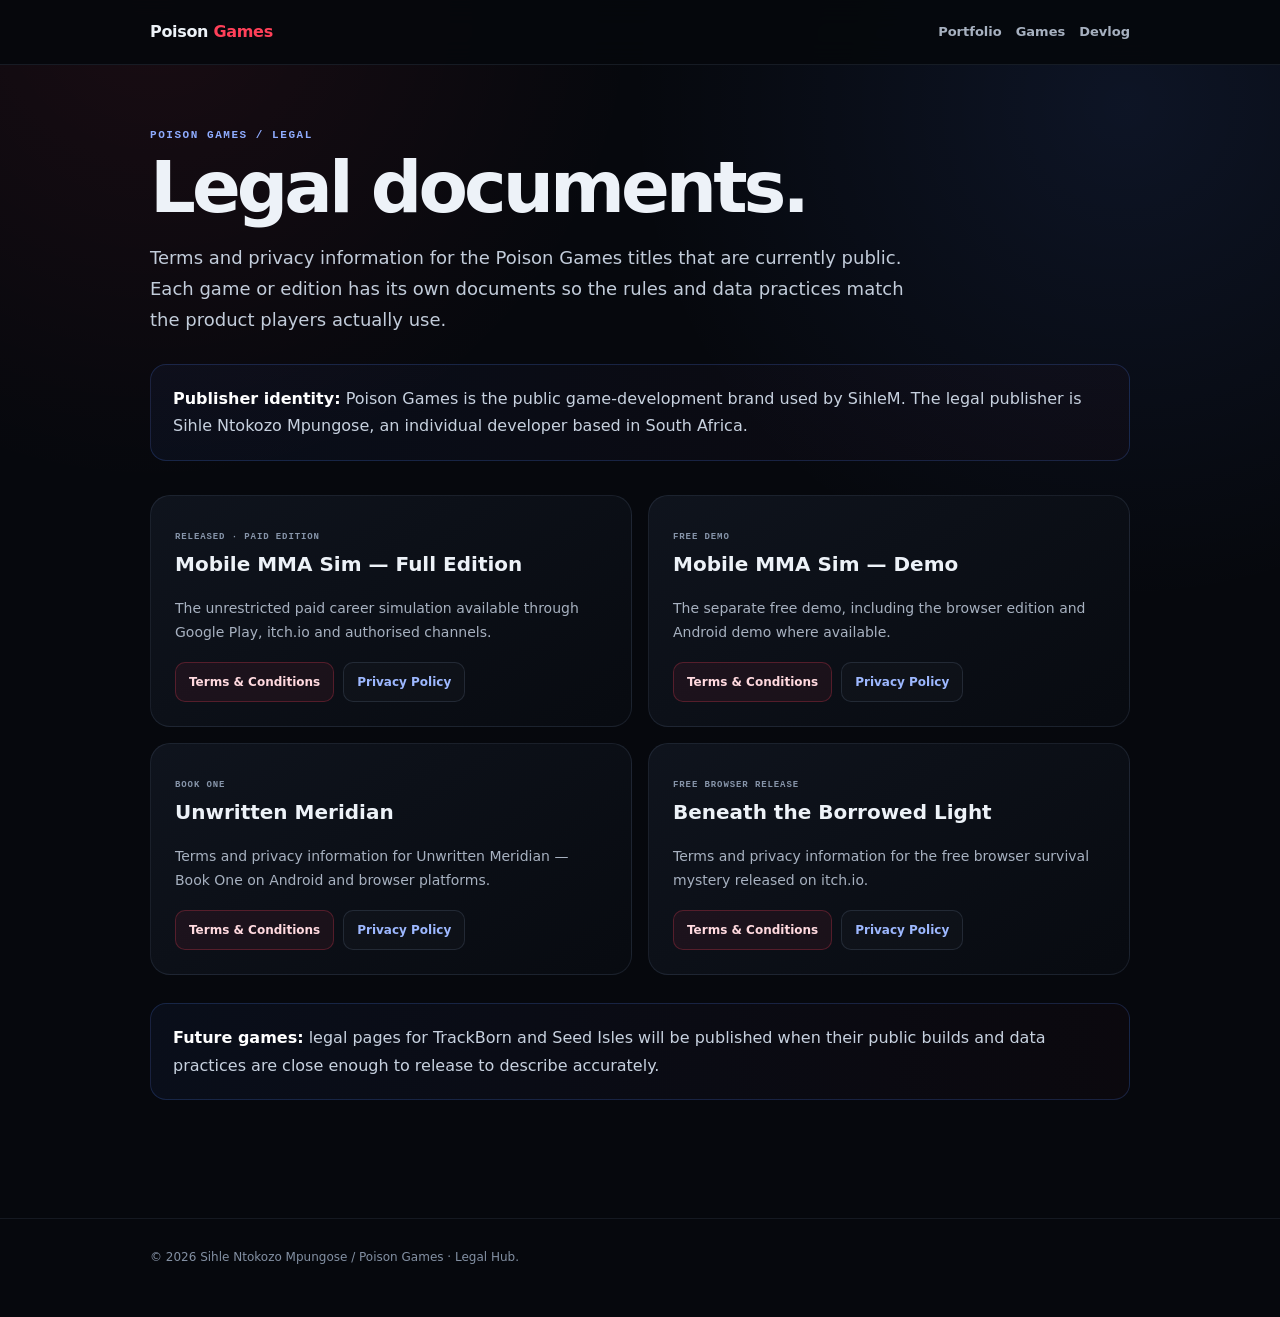
==== legal/index.html @ a0e2f73d "Add Poison Games legal hub" ====
<!doctype html>
<html lang="en">
<head>
  <meta charset="utf-8">
  <meta name="viewport" content="width=device-width,initial-scale=1">
  <meta name="theme-color" content="#06080d">
  <meta name="description" content="Official Terms and Privacy Policies for public Poison Games titles by SihleM.">
  <title>Legal | Poison Games</title>
  <link rel="stylesheet" href="legal.css">
</head>
<body>
<header class="topbar"><div class="wrap"><a class="brand" href="../index.html">Poison <span>Games</span></a><nav class="nav"><a href="../index.html">Portfolio</a><a href="../index.html#projects">Games</a><a href="../blog.html">Devlog</a></nav></div></header>
<main class="wrap">
  <p class="eyebrow">POISON GAMES / LEGAL</p>
  <h1>Legal documents.</h1>
  <p class="lead">Terms and privacy information for the Poison Games titles that are currently public. Each game or edition has its own documents so the rules and data practices match the product players actually use.</p>
  <div class="notice"><strong>Publisher identity:</strong> Poison Games is the public game-development brand used by SihleM. The legal publisher is Sihle Ntokozo Mpungose, an individual developer based in South Africa.</div>
  <div class="cards">
    <article class="card"><small>RELEASED · PAID EDITION</small><h3>Mobile MMA Sim — Full Edition</h3><p>The unrestricted paid career simulation available through Google Play, itch.io and authorised channels.</p><div class="actions"><a class="primary" href="mobile-mma-sim/full/terms.html">Terms & Conditions</a><a href="mobile-mma-sim/full/privacy.html">Privacy Policy</a></div></article>
    <article class="card"><small>FREE DEMO</small><h3>Mobile MMA Sim — Demo</h3><p>The separate free demo, including the browser edition and Android demo where available.</p><div class="actions"><a class="primary" href="mobile-mma-sim/demo/terms.html">Terms & Conditions</a><a href="mobile-mma-sim/demo/privacy.html">Privacy Policy</a></div></article>
    <article class="card"><small>BOOK ONE</small><h3>Unwritten Meridian</h3><p>Terms and privacy information for Unwritten Meridian — Book One on Android and browser platforms.</p><div class="actions"><a class="primary" href="unwritten-meridian/terms.html">Terms & Conditions</a><a href="unwritten-meridian/privacy.html">Privacy Policy</a></div></article>
    <article class="card"><small>FREE BROWSER RELEASE</small><h3>Beneath the Borrowed Light</h3><p>Terms and privacy information for the free browser survival mystery released on itch.io.</p><div class="actions"><a class="primary" href="beneath-the-borrowed-light/terms.html">Terms & Conditions</a><a href="beneath-the-borrowed-light/privacy.html">Privacy Policy</a></div></article>
  </div>
  <div class="notice"><strong>Future games:</strong> legal pages for TrackBorn and Seed Isles will be published when their public builds and data practices are close enough to release to describe accurately.</div>
</main>
<footer><div class="wrap">© 2026 Sihle Ntokozo Mpungose / Poison Games · Legal Hub.</div></footer>
</body>
</html>
---- legal/legal.css ----
:root{color-scheme:dark;--bg:#06080d;--panel:#0e141e;--panel2:#111a27;--text:#edf2f8;--muted:#a7b1c0;--line:#273143;--red:#ff4059;--blue:#4f83ff;--soft:#dbe5f6}
*{box-sizing:border-box}
html{scroll-behavior:smooth}
body{margin:0;background:radial-gradient(circle at 12% 0%,rgba(255,64,89,.08),transparent 28%),radial-gradient(circle at 88% 8%,rgba(79,131,255,.10),transparent 30%),var(--bg);color:var(--text);font:16px/1.72 system-ui,-apple-system,BlinkMacSystemFont,"Segoe UI",sans-serif}
a{color:#9db8ff}
a:hover{color:#c6d6ff}
.wrap{width:min(980px,calc(100% - 32px));margin:0 auto}
.topbar{position:sticky;top:0;z-index:10;border-bottom:1px solid rgba(128,148,182,.14);background:rgba(6,8,13,.92);backdrop-filter:blur(14px)}
.topbar .wrap{min-height:64px;display:flex;align-items:center;justify-content:space-between;gap:18px}
.brand{text-decoration:none;color:var(--text);font-weight:850;letter-spacing:-.02em}
.brand span{color:var(--red)}
.nav{display:flex;gap:14px;flex-wrap:wrap}
.nav a{text-decoration:none;color:var(--muted);font-size:13px;font-weight:750}
main{padding:64px 0 90px}
.eyebrow{margin:0 0 10px;color:#8facff;font:800 11px ui-monospace,SFMono-Regular,Menlo,Consolas,monospace;letter-spacing:.14em;text-transform:uppercase}
h1{margin:0;font-size:clamp(38px,6vw,72px);line-height:1;letter-spacing:-.055em}
h2{margin:40px 0 10px;font-size:clamp(22px,3vw,31px);line-height:1.15;letter-spacing:-.035em}
h3{margin:0 0 8px;font-size:20px}
.lead{max-width:760px;margin:20px 0 0;color:#c2ccda;font-size:18px}
.meta{display:flex;gap:10px;flex-wrap:wrap;margin:24px 0 0}
.meta span,.pill{display:inline-flex;align-items:center;min-height:30px;padding:0 10px;border:1px solid var(--line);border-radius:999px;color:#aeb8c8;background:rgba(255,255,255,.02);font-size:11px;font-weight:750}
.notice{margin:28px 0;padding:20px 22px;border:1px solid rgba(79,131,255,.20);border-radius:16px;background:linear-gradient(90deg,rgba(79,131,255,.055),rgba(255,64,89,.025));color:#c7d1df}
.notice strong{color:#fff}
.doc{margin-top:34px;padding:clamp(22px,4vw,42px);border:1px solid rgba(128,148,182,.14);border-radius:24px;background:linear-gradient(145deg,rgba(17,24,35,.96),rgba(8,12,18,.98));box-shadow:0 28px 80px rgba(0,0,0,.25)}
.doc p,.doc li{color:#c5cfdd}
.doc ul{padding-left:22px}
.doc section{padding-top:2px}
.back{display:inline-flex;margin-top:30px;text-decoration:none;font-weight:800}
.cards{display:grid;grid-template-columns:repeat(2,minmax(0,1fr));gap:16px;margin-top:34px}
.card{padding:24px;border:1px solid rgba(128,148,182,.14);border-radius:20px;background:linear-gradient(145deg,rgba(16,21,31,.94),rgba(8,11,17,.97))}
.card small{color:#8795aa;font:800 9px ui-monospace,SFMono-Regular,Menlo,Consolas,monospace;letter-spacing:.1em;text-transform:uppercase}
.card p{color:var(--muted);font-size:14px}
.actions{display:flex;gap:9px;flex-wrap:wrap;margin-top:18px}
.actions a{display:inline-flex;align-items:center;min-height:40px;padding:0 13px;border:1px solid rgba(128,148,182,.18);border-radius:10px;background:rgba(255,255,255,.02);text-decoration:none;font-size:12px;font-weight:800}
.actions a.primary{border-color:rgba(255,64,89,.25);background:rgba(255,64,89,.065);color:#ffd9df}
footer{border-top:1px solid rgba(128,148,182,.12);padding:28px 0 48px;color:#8390a3;font-size:12px}
@media(max-width:720px){.cards{grid-template-columns:1fr}.topbar .wrap{padding:12px 0;align-items:flex-start;flex-direction:column}.nav{gap:10px}main{padding-top:44px}}
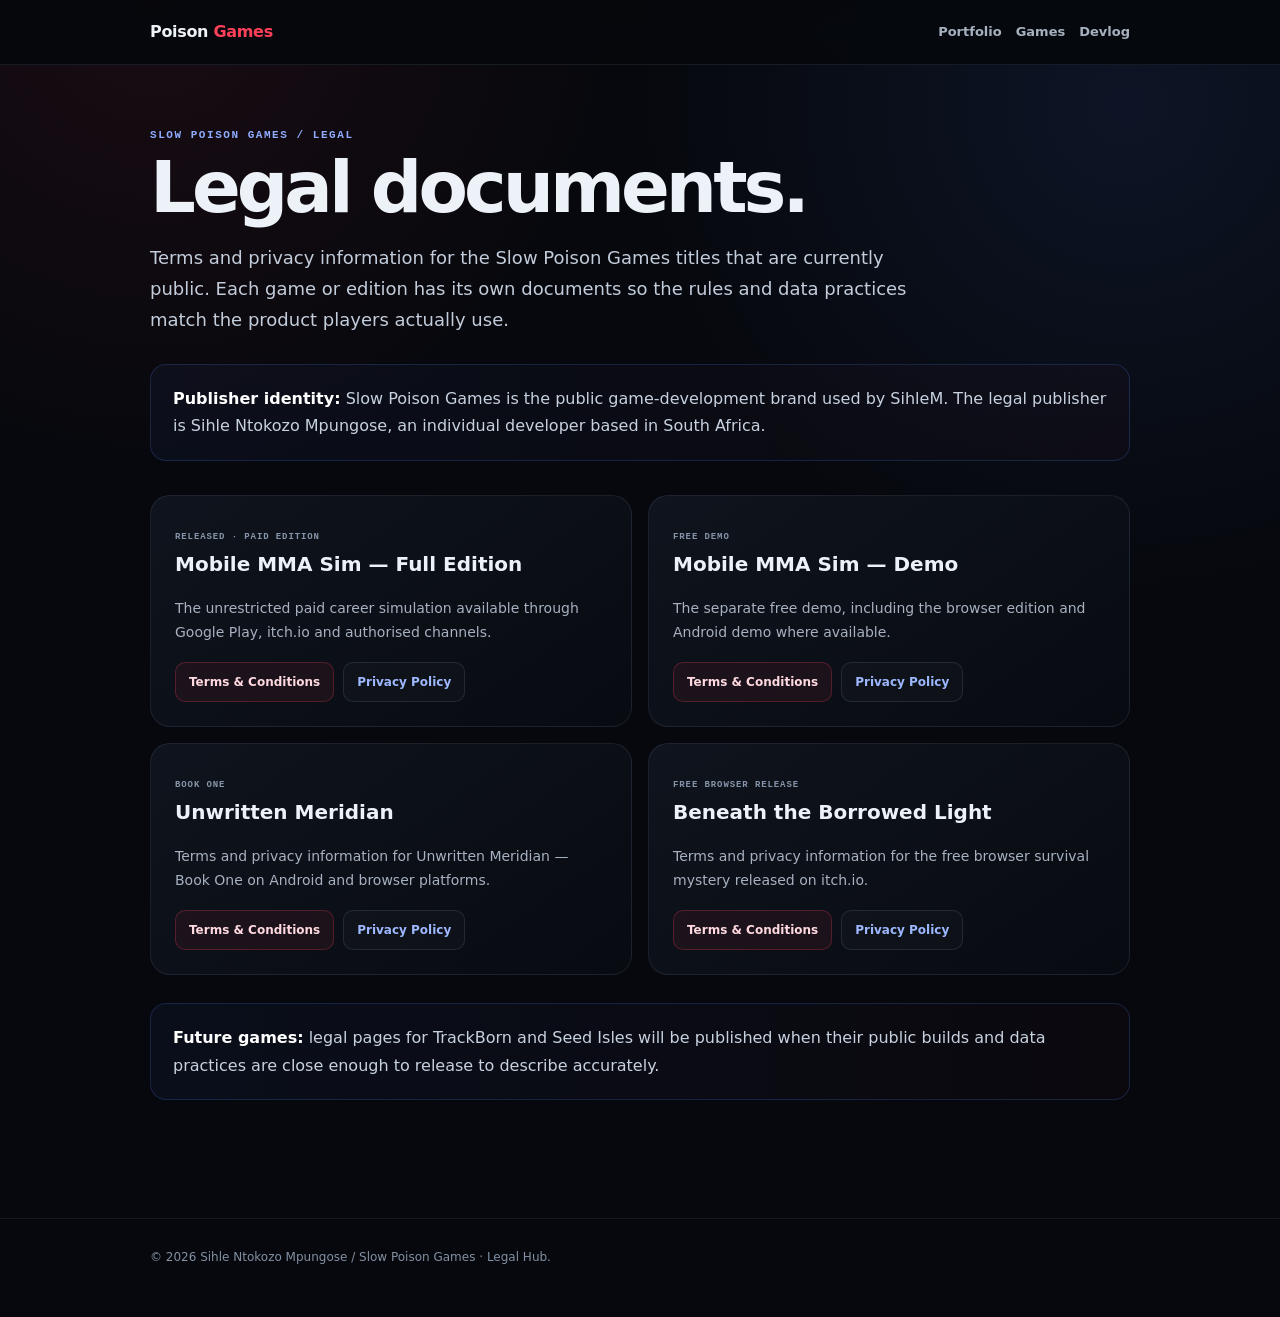
==== commit aa4f4742: "Rebrand legal/index.html to Slow Poison Games" ====
--- a/legal/index.html
+++ b/legal/index.html
@@ -4,17 +4,17 @@
   <meta charset="utf-8">
   <meta name="viewport" content="width=device-width,initial-scale=1">
   <meta name="theme-color" content="#06080d">
-  <meta name="description" content="Official Terms and Privacy Policies for public Poison Games titles by SihleM.">
-  <title>Legal | Poison Games</title>
+  <meta name="description" content="Official Terms and Privacy Policies for public Slow Poison Games titles by SihleM.">
+  <title>Legal | Slow Poison Games</title>
   <link rel="stylesheet" href="legal.css">
 </head>
 <body>
 <header class="topbar"><div class="wrap"><a class="brand" href="../index.html">Poison <span>Games</span></a><nav class="nav"><a href="../index.html">Portfolio</a><a href="../index.html#projects">Games</a><a href="../blog.html">Devlog</a></nav></div></header>
 <main class="wrap">
-  <p class="eyebrow">POISON GAMES / LEGAL</p>
+  <p class="eyebrow">SLOW POISON GAMES / LEGAL</p>
   <h1>Legal documents.</h1>
-  <p class="lead">Terms and privacy information for the Poison Games titles that are currently public. Each game or edition has its own documents so the rules and data practices match the product players actually use.</p>
-  <div class="notice"><strong>Publisher identity:</strong> Poison Games is the public game-development brand used by SihleM. The legal publisher is Sihle Ntokozo Mpungose, an individual developer based in South Africa.</div>
+  <p class="lead">Terms and privacy information for the Slow Poison Games titles that are currently public. Each game or edition has its own documents so the rules and data practices match the product players actually use.</p>
+  <div class="notice"><strong>Publisher identity:</strong> Slow Poison Games is the public game-development brand used by SihleM. The legal publisher is Sihle Ntokozo Mpungose, an individual developer based in South Africa.</div>
   <div class="cards">
     <article class="card"><small>RELEASED · PAID EDITION</small><h3>Mobile MMA Sim — Full Edition</h3><p>The unrestricted paid career simulation available through Google Play, itch.io and authorised channels.</p><div class="actions"><a class="primary" href="mobile-mma-sim/full/terms.html">Terms & Conditions</a><a href="mobile-mma-sim/full/privacy.html">Privacy Policy</a></div></article>
     <article class="card"><small>FREE DEMO</small><h3>Mobile MMA Sim — Demo</h3><p>The separate free demo, including the browser edition and Android demo where available.</p><div class="actions"><a class="primary" href="mobile-mma-sim/demo/terms.html">Terms & Conditions</a><a href="mobile-mma-sim/demo/privacy.html">Privacy Policy</a></div></article>
@@ -23,6 +23,6 @@
   </div>
   <div class="notice"><strong>Future games:</strong> legal pages for TrackBorn and Seed Isles will be published when their public builds and data practices are close enough to release to describe accurately.</div>
 </main>
-<footer><div class="wrap">© 2026 Sihle Ntokozo Mpungose / Poison Games · Legal Hub.</div></footer>
+<footer><div class="wrap">© 2026 Sihle Ntokozo Mpungose / Slow Poison Games · Legal Hub.</div></footer>
 </body>
 </html>
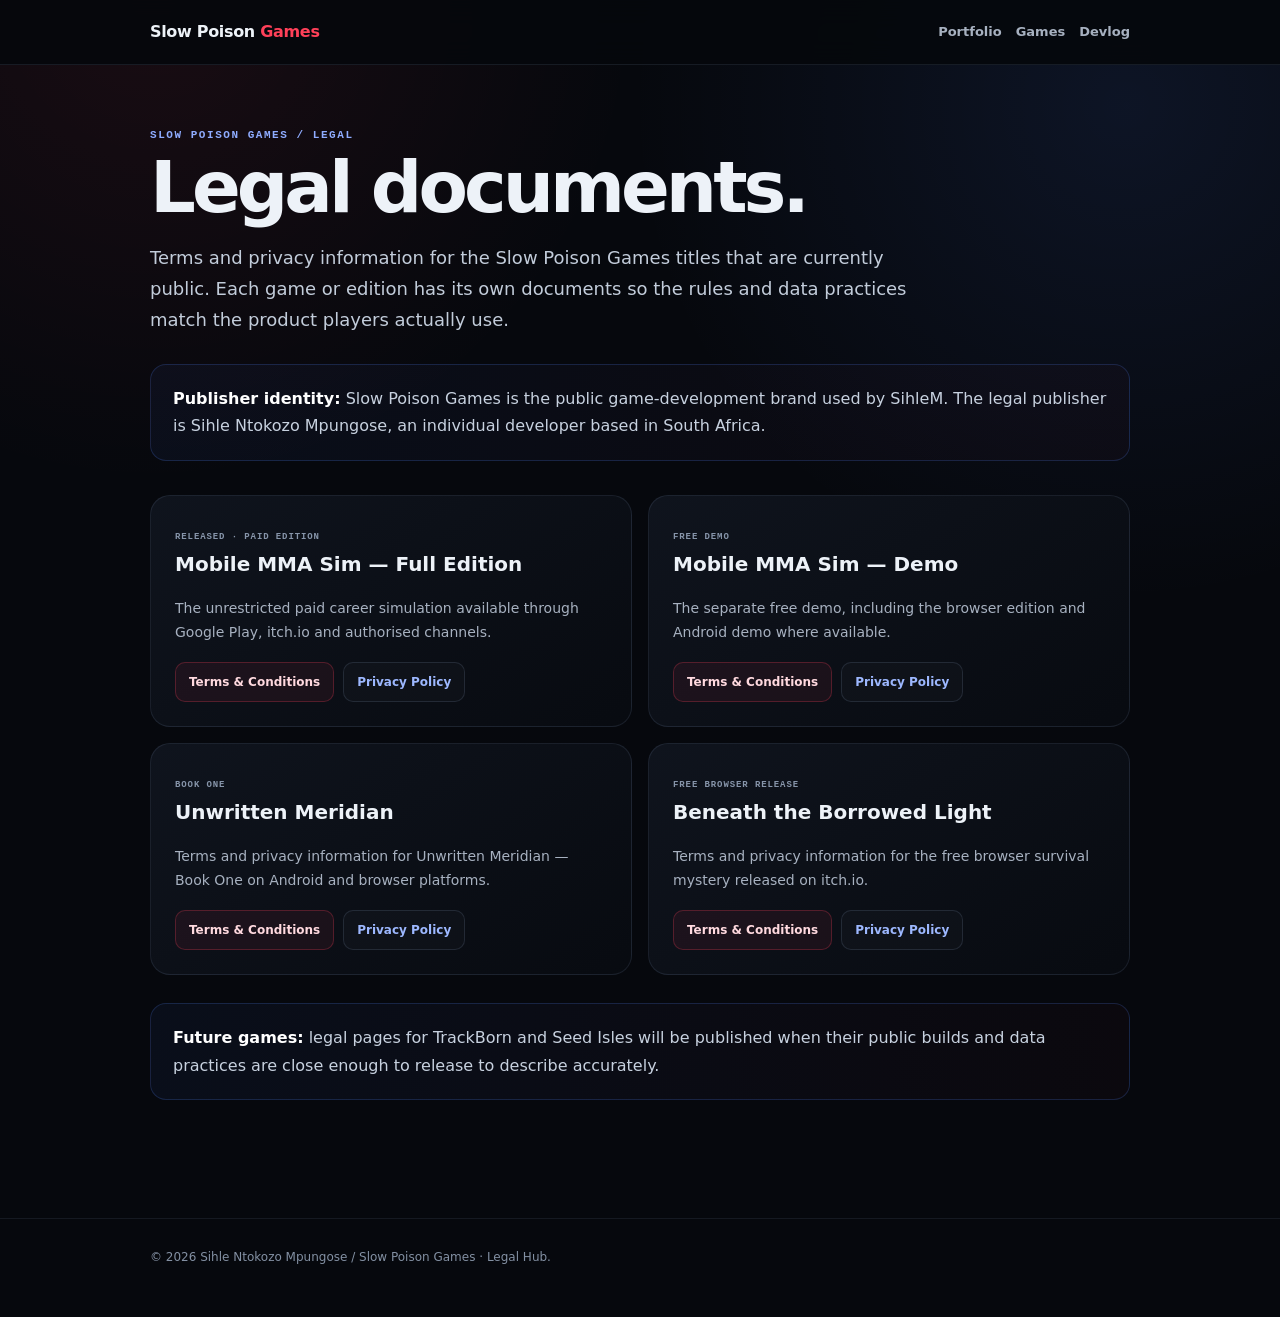
==== commit 483328bd: "Finish Slow Poison Games visual rebrand in legal/index.html" ====
--- a/legal/index.html
+++ b/legal/index.html
@@ -9,7 +9,7 @@
   <link rel="stylesheet" href="legal.css">
 </head>
 <body>
-<header class="topbar"><div class="wrap"><a class="brand" href="../index.html">Poison <span>Games</span></a><nav class="nav"><a href="../index.html">Portfolio</a><a href="../index.html#projects">Games</a><a href="../blog.html">Devlog</a></nav></div></header>
+<header class="topbar"><div class="wrap"><a class="brand" href="../index.html">Slow Poison <span>Games</span></a><nav class="nav"><a href="../index.html">Portfolio</a><a href="../index.html#projects">Games</a><a href="../blog.html">Devlog</a></nav></div></header>
 <main class="wrap">
   <p class="eyebrow">SLOW POISON GAMES / LEGAL</p>
   <h1>Legal documents.</h1>
